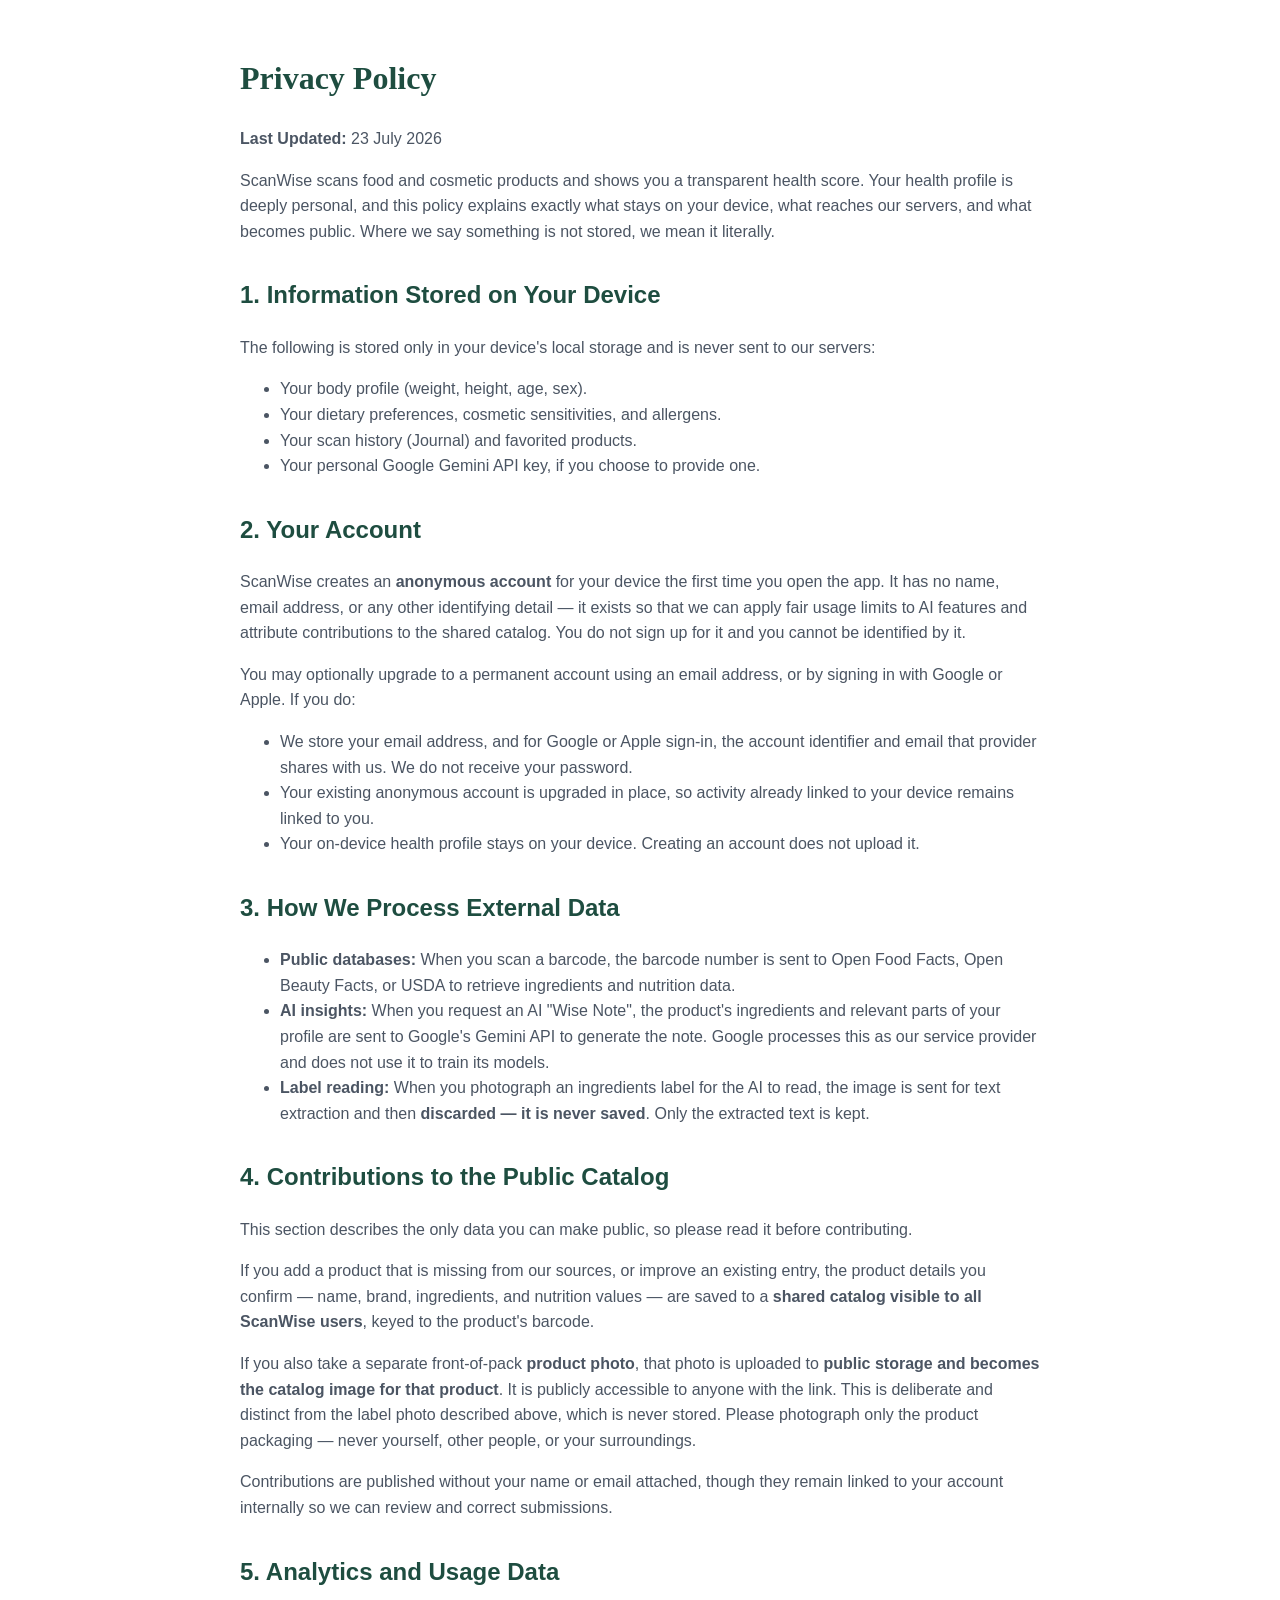
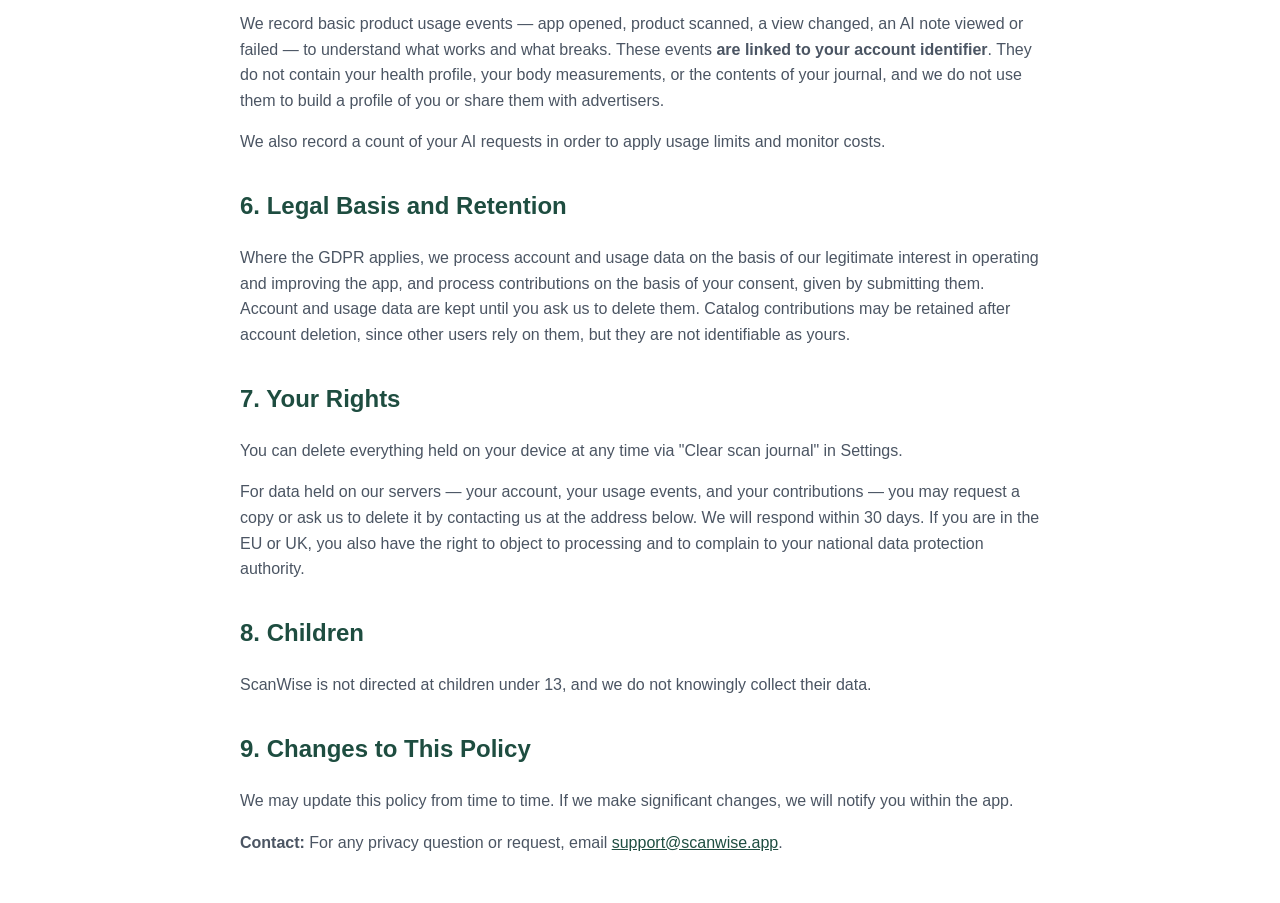
==== privacy.html @ 46bb06af "deploy 2026-07-23_2149" ====
<!DOCTYPE html>
<html lang="en">
<head>
  <meta charset="UTF-8">
  <meta name="viewport" content="width=device-width, initial-scale=1.0">
  <title>Privacy Policy - ScanWise</title>
  <style>
    body {
      font-family: -apple-system, BlinkMacSystemFont, "Segoe UI", Roboto, Helvetica, Arial, sans-serif;
      line-height: 1.6;
      color: #1f2937;
      max-width: 800px;
      margin: 0 auto;
      padding: 2rem 1rem;
    }
    h1 { font-family: Georgia, serif; color: #1E4D40; }
    h2 { color: #1E4D40; margin-top: 2rem; }
    p, li { color: #4b5563; }
    a { color: #1E4D40; }
  </style>
</head>
<body>
  <h1>Privacy Policy</h1>
  <p><strong>Last Updated:</strong> 23 July 2026</p>

  <p>ScanWise scans food and cosmetic products and shows you a transparent health score. Your health profile is deeply personal, and this policy explains exactly what stays on your device, what reaches our servers, and what becomes public. Where we say something is not stored, we mean it literally.</p>

  <h2>1. Information Stored on Your Device</h2>
  <p>The following is stored only in your device's local storage and is never sent to our servers:</p>
  <ul>
    <li>Your body profile (weight, height, age, sex).</li>
    <li>Your dietary preferences, cosmetic sensitivities, and allergens.</li>
    <li>Your scan history (Journal) and favorited products.</li>
    <li>Your personal Google Gemini API key, if you choose to provide one.</li>
  </ul>

  <h2>2. Your Account</h2>
  <p>ScanWise creates an <strong>anonymous account</strong> for your device the first time you open the app. It has no name, email address, or any other identifying detail — it exists so that we can apply fair usage limits to AI features and attribute contributions to the shared catalog. You do not sign up for it and you cannot be identified by it.</p>
  <p>You may optionally upgrade to a permanent account using an email address, or by signing in with Google or Apple. If you do:</p>
  <ul>
    <li>We store your email address, and for Google or Apple sign-in, the account identifier and email that provider shares with us. We do not receive your password.</li>
    <li>Your existing anonymous account is upgraded in place, so activity already linked to your device remains linked to you.</li>
    <li>Your on-device health profile stays on your device. Creating an account does not upload it.</li>
  </ul>

  <h2>3. How We Process External Data</h2>
  <ul>
    <li><strong>Public databases:</strong> When you scan a barcode, the barcode number is sent to Open Food Facts, Open Beauty Facts, or USDA to retrieve ingredients and nutrition data.</li>
    <li><strong>AI insights:</strong> When you request an AI "Wise Note", the product's ingredients and relevant parts of your profile are sent to Google's Gemini API to generate the note. Google processes this as our service provider and does not use it to train its models.</li>
    <li><strong>Label reading:</strong> When you photograph an ingredients label for the AI to read, the image is sent for text extraction and then <strong>discarded — it is never saved</strong>. Only the extracted text is kept.</li>
  </ul>

  <h2>4. Contributions to the Public Catalog</h2>
  <p>This section describes the only data you can make public, so please read it before contributing.</p>
  <p>If you add a product that is missing from our sources, or improve an existing entry, the product details you confirm — name, brand, ingredients, and nutrition values — are saved to a <strong>shared catalog visible to all ScanWise users</strong>, keyed to the product's barcode.</p>
  <p>If you also take a separate front-of-pack <strong>product photo</strong>, that photo is uploaded to <strong>public storage and becomes the catalog image for that product</strong>. It is publicly accessible to anyone with the link. This is deliberate and distinct from the label photo described above, which is never stored. Please photograph only the product packaging — never yourself, other people, or your surroundings.</p>
  <p>Contributions are published without your name or email attached, though they remain linked to your account internally so we can review and correct submissions.</p>

  <h2>5. Analytics and Usage Data</h2>
  <p>We record basic product usage events — app opened, product scanned, a view changed, an AI note viewed or failed — to understand what works and what breaks. These events <strong>are linked to your account identifier</strong>. They do not contain your health profile, your body measurements, or the contents of your journal, and we do not use them to build a profile of you or share them with advertisers.</p>
  <p>We also record a count of your AI requests in order to apply usage limits and monitor costs.</p>

  <h2>6. Legal Basis and Retention</h2>
  <p>Where the GDPR applies, we process account and usage data on the basis of our legitimate interest in operating and improving the app, and process contributions on the basis of your consent, given by submitting them. Account and usage data are kept until you ask us to delete them. Catalog contributions may be retained after account deletion, since other users rely on them, but they are not identifiable as yours.</p>

  <h2>7. Your Rights</h2>
  <p>You can delete everything held on your device at any time via "Clear scan journal" in Settings.</p>
  <p>For data held on our servers — your account, your usage events, and your contributions — you may request a copy or ask us to delete it by contacting us at the address below. We will respond within 30 days. If you are in the EU or UK, you also have the right to object to processing and to complain to your national data protection authority.</p>

  <h2>8. Children</h2>
  <p>ScanWise is not directed at children under 13, and we do not knowingly collect their data.</p>

  <h2>9. Changes to This Policy</h2>
  <p>We may update this policy from time to time. If we make significant changes, we will notify you within the app.</p>

  <p><strong>Contact:</strong> For any privacy question or request, email <a href="mailto:support@scanwise.app">support@scanwise.app</a>.</p>
</body>
</html>
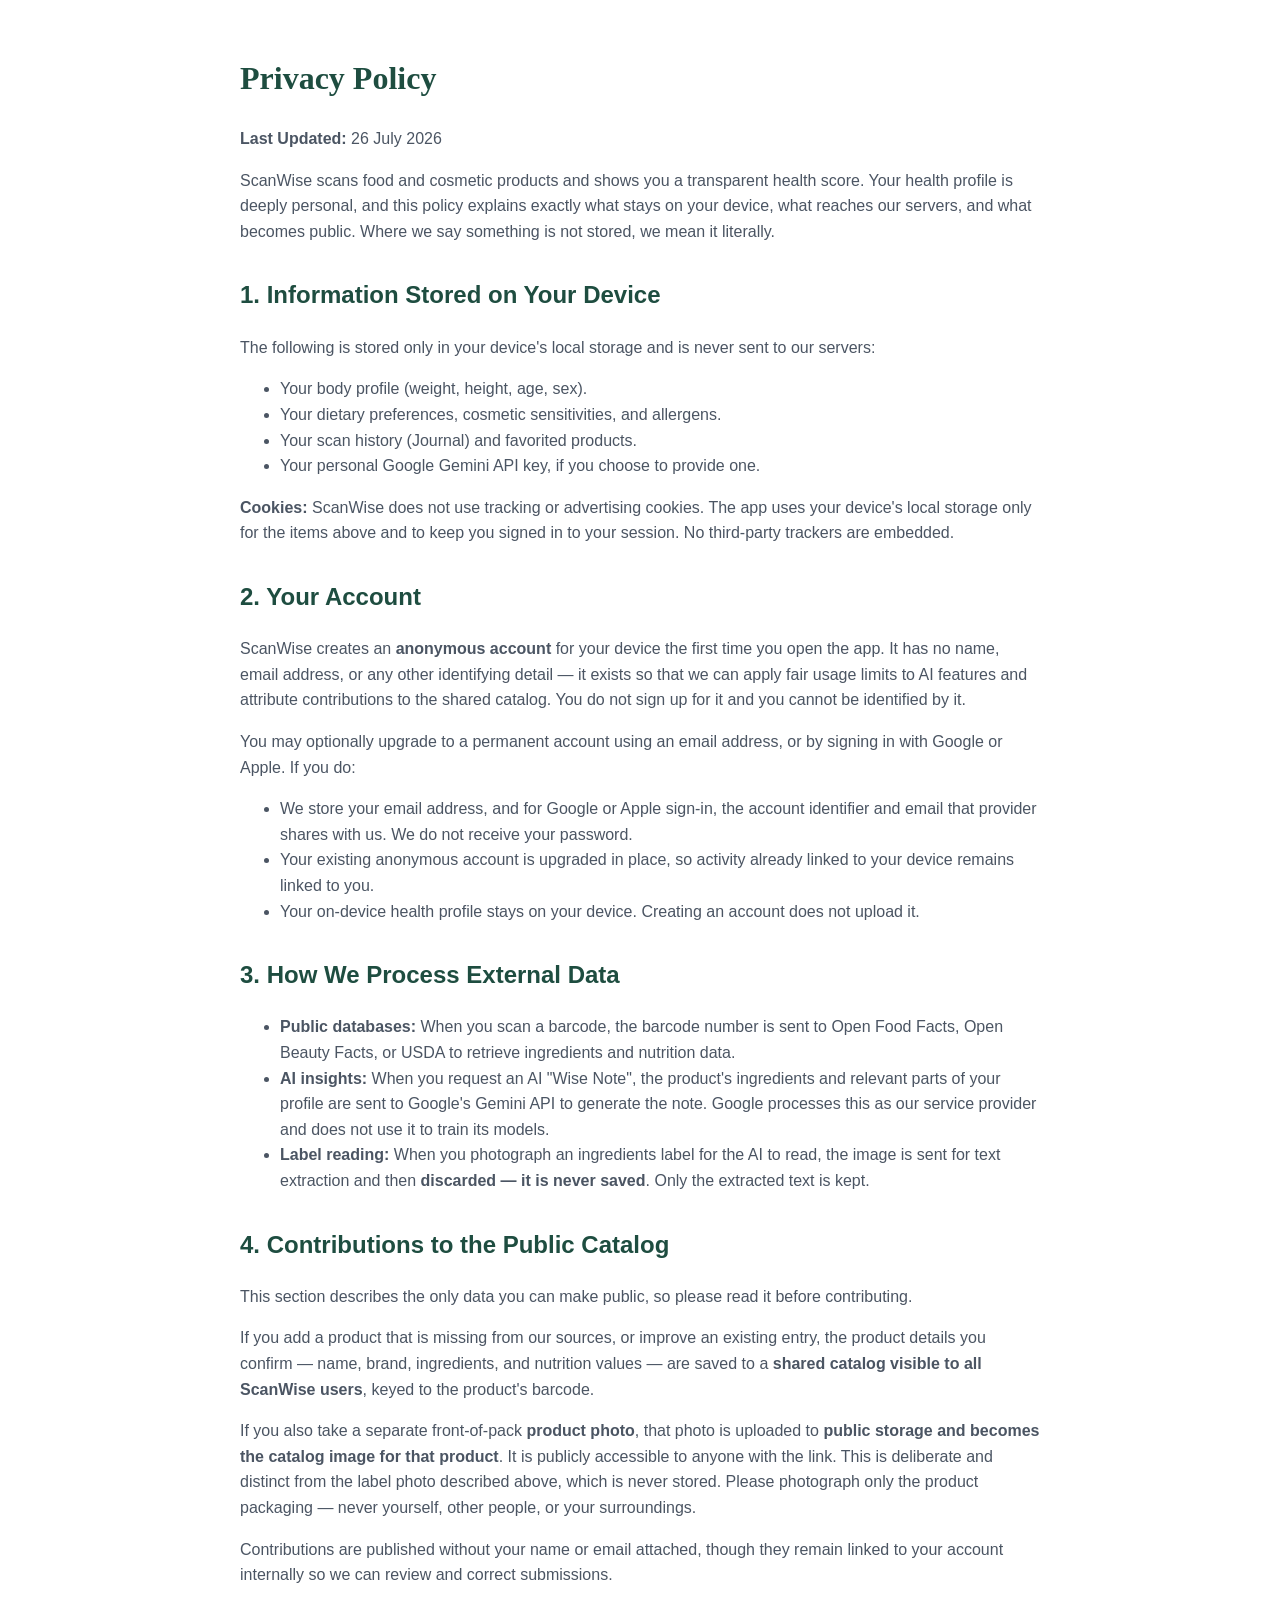
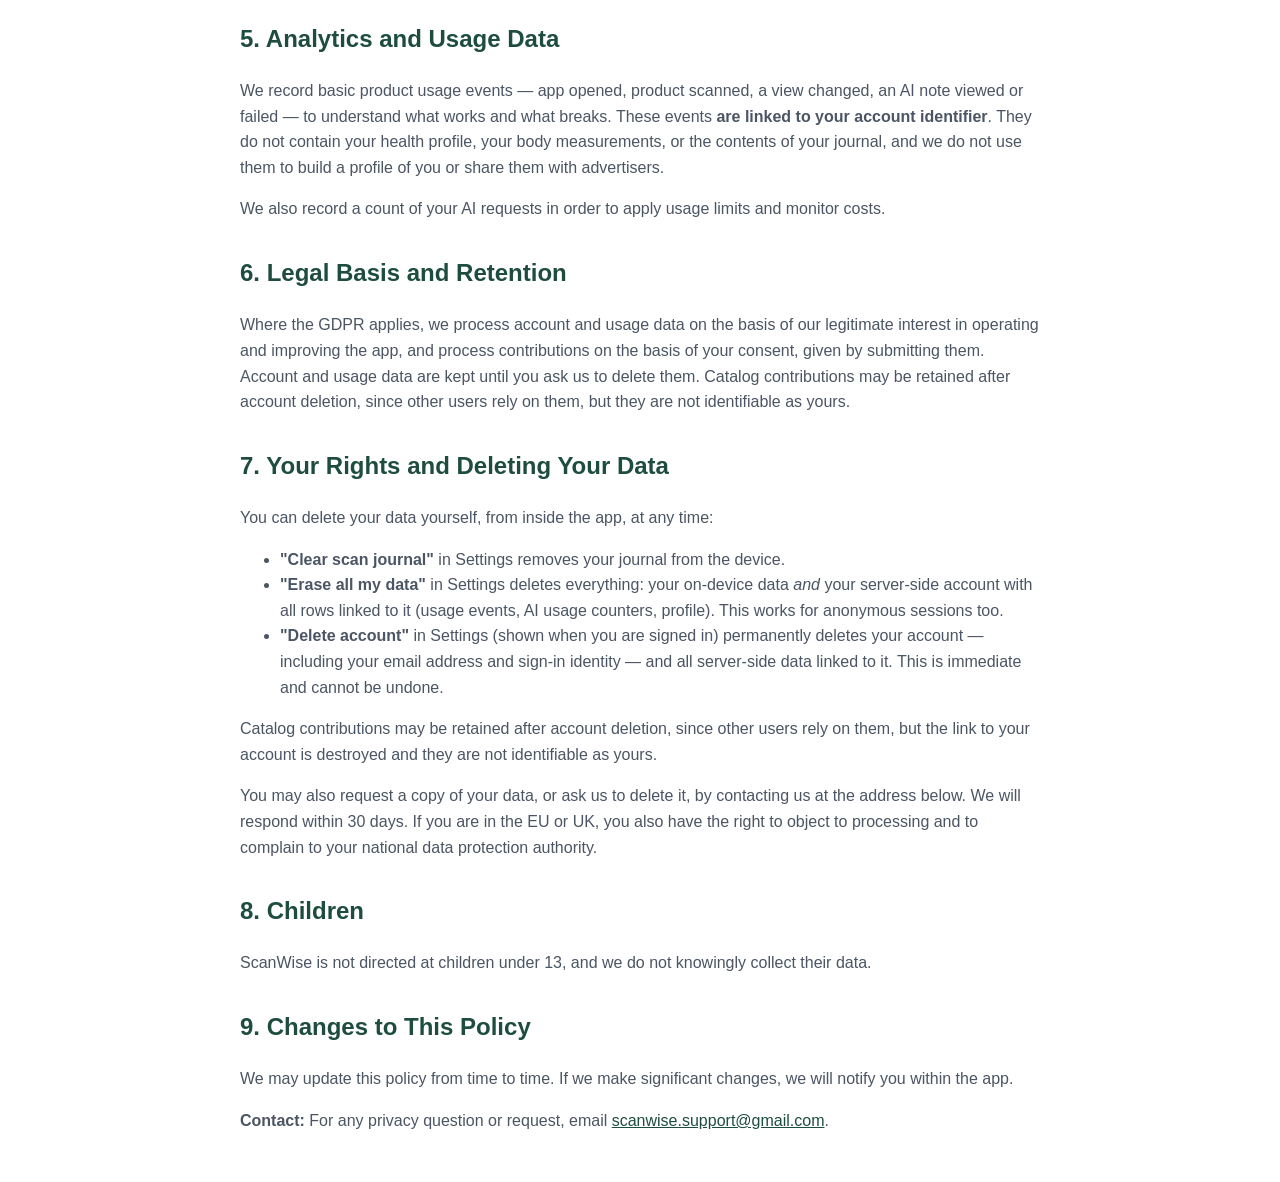
==== commit 45728a13: "deploy 2026-08-05_1152" ====
--- a/privacy.html
+++ b/privacy.html
@@ -21,7 +21,7 @@
 </head>
 <body>
   <h1>Privacy Policy</h1>
-  <p><strong>Last Updated:</strong> 23 July 2026</p>
+  <p><strong>Last Updated:</strong> 26 July 2026</p>
 
   <p>ScanWise scans food and cosmetic products and shows you a transparent health score. Your health profile is deeply personal, and this policy explains exactly what stays on your device, what reaches our servers, and what becomes public. Where we say something is not stored, we mean it literally.</p>
 
@@ -33,6 +33,7 @@
     <li>Your scan history (Journal) and favorited products.</li>
     <li>Your personal Google Gemini API key, if you choose to provide one.</li>
   </ul>
+  <p><strong>Cookies:</strong> ScanWise does not use tracking or advertising cookies. The app uses your device's local storage only for the items above and to keep you signed in to your session. No third-party trackers are embedded.</p>
 
   <h2>2. Your Account</h2>
   <p>ScanWise creates an <strong>anonymous account</strong> for your device the first time you open the app. It has no name, email address, or any other identifying detail — it exists so that we can apply fair usage limits to AI features and attribute contributions to the shared catalog. You do not sign up for it and you cannot be identified by it.</p>
@@ -63,9 +64,15 @@
   <h2>6. Legal Basis and Retention</h2>
   <p>Where the GDPR applies, we process account and usage data on the basis of our legitimate interest in operating and improving the app, and process contributions on the basis of your consent, given by submitting them. Account and usage data are kept until you ask us to delete them. Catalog contributions may be retained after account deletion, since other users rely on them, but they are not identifiable as yours.</p>
 
-  <h2>7. Your Rights</h2>
-  <p>You can delete everything held on your device at any time via "Clear scan journal" in Settings.</p>
-  <p>For data held on our servers — your account, your usage events, and your contributions — you may request a copy or ask us to delete it by contacting us at the address below. We will respond within 30 days. If you are in the EU or UK, you also have the right to object to processing and to complain to your national data protection authority.</p>
+  <h2>7. Your Rights and Deleting Your Data</h2>
+  <p>You can delete your data yourself, from inside the app, at any time:</p>
+  <ul>
+    <li><strong>"Clear scan journal"</strong> in Settings removes your journal from the device.</li>
+    <li><strong>"Erase all my data"</strong> in Settings deletes everything: your on-device data <em>and</em> your server-side account with all rows linked to it (usage events, AI usage counters, profile). This works for anonymous sessions too.</li>
+    <li><strong>"Delete account"</strong> in Settings (shown when you are signed in) permanently deletes your account — including your email address and sign-in identity — and all server-side data linked to it. This is immediate and cannot be undone.</li>
+  </ul>
+  <p>Catalog contributions may be retained after account deletion, since other users rely on them, but the link to your account is destroyed and they are not identifiable as yours.</p>
+  <p>You may also request a copy of your data, or ask us to delete it, by contacting us at the address below. We will respond within 30 days. If you are in the EU or UK, you also have the right to object to processing and to complain to your national data protection authority.</p>
 
   <h2>8. Children</h2>
   <p>ScanWise is not directed at children under 13, and we do not knowingly collect their data.</p>
@@ -73,6 +80,6 @@
   <h2>9. Changes to This Policy</h2>
   <p>We may update this policy from time to time. If we make significant changes, we will notify you within the app.</p>
 
-  <p><strong>Contact:</strong> For any privacy question or request, email <a href="mailto:support@scanwise.app">support@scanwise.app</a>.</p>
+  <p><strong>Contact:</strong> For any privacy question or request, email <a href="mailto:scanwise.support@gmail.com">scanwise.support@gmail.com</a>.</p>
 </body>
 </html>
